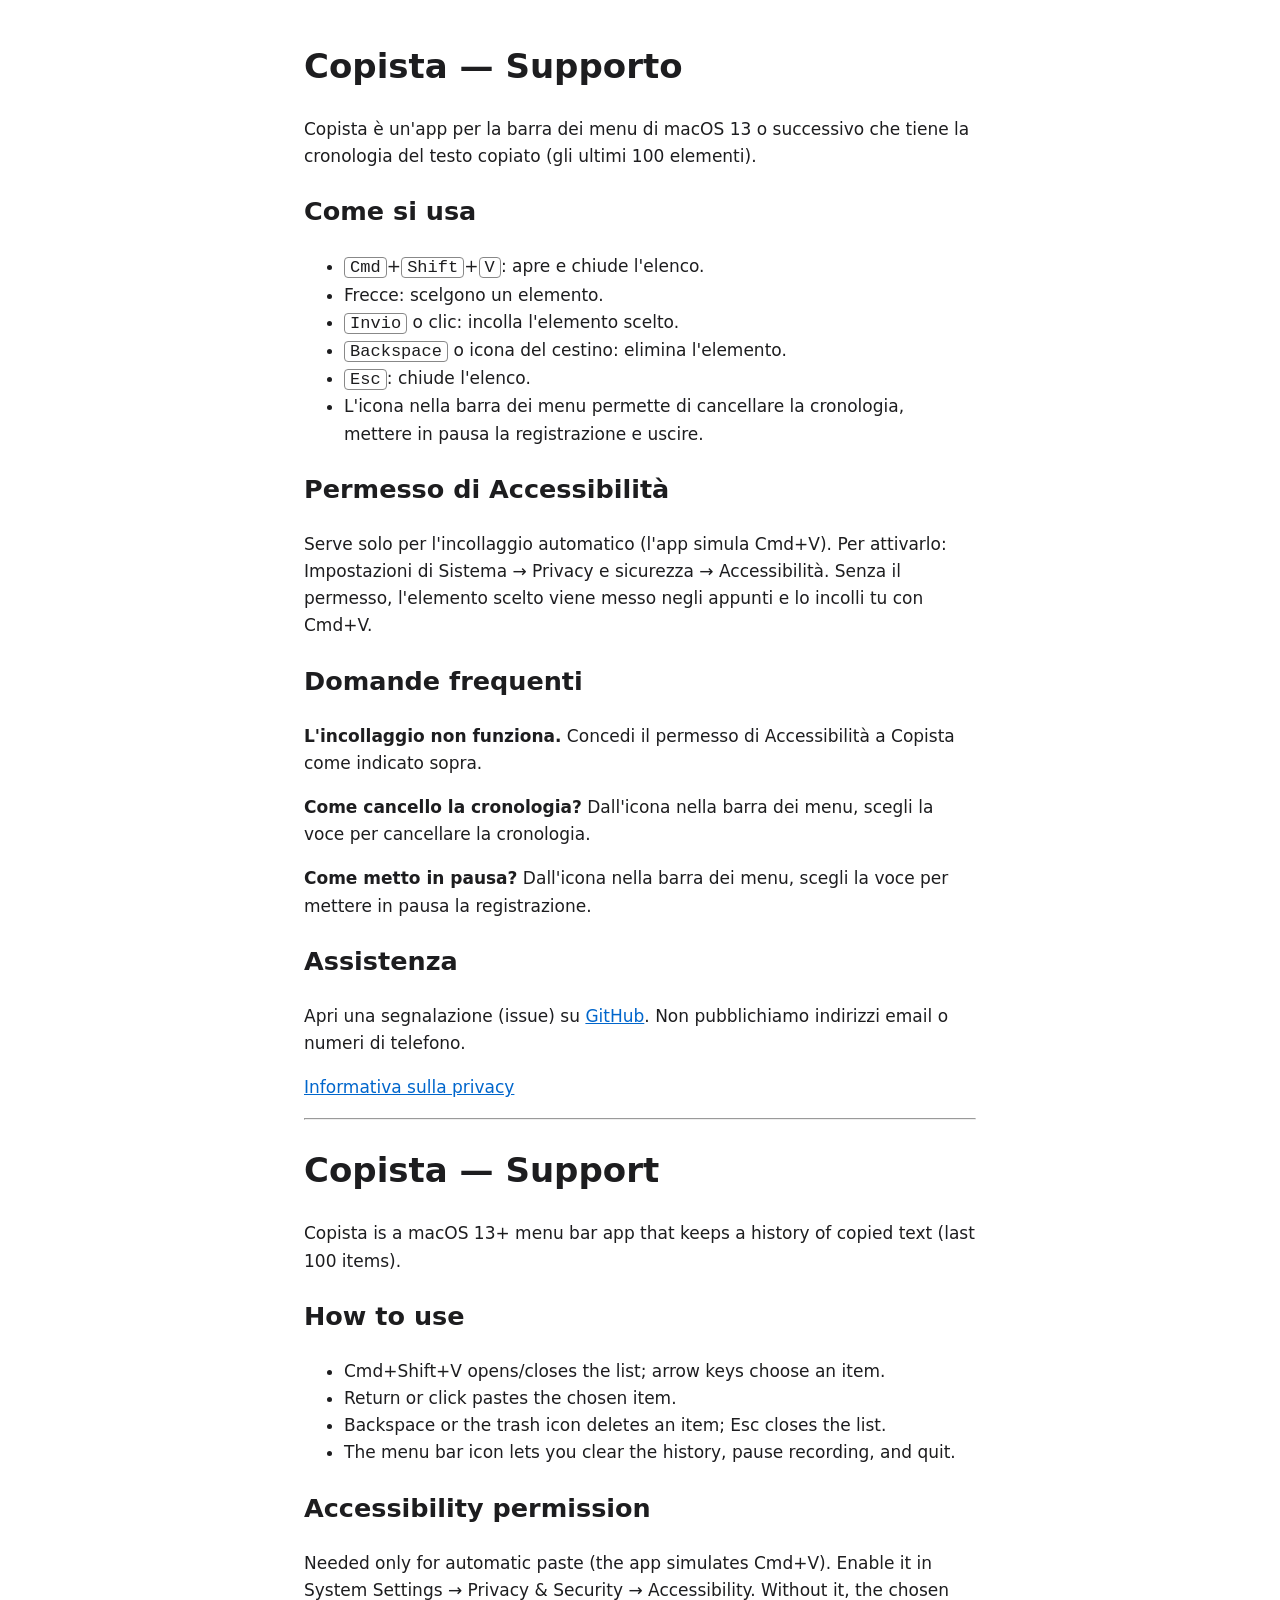
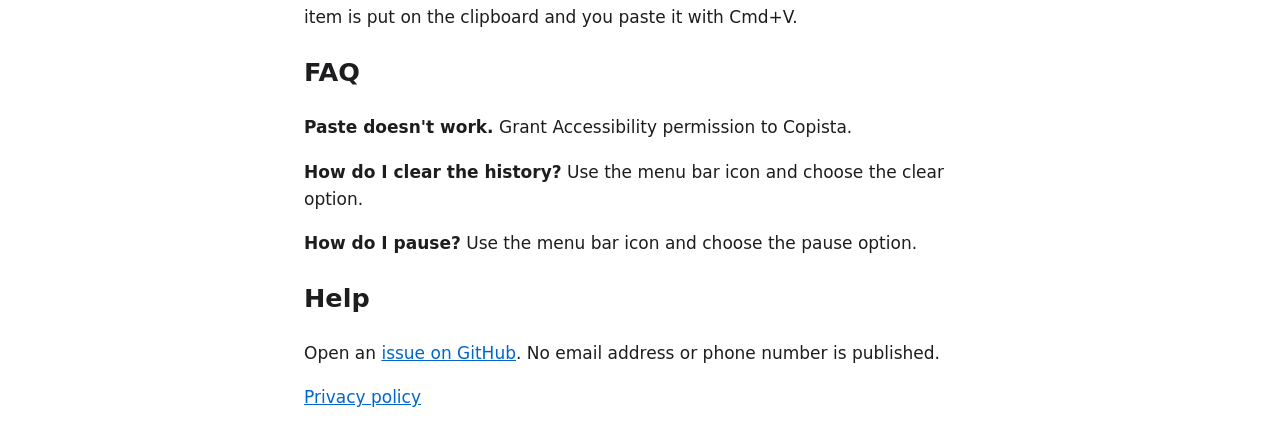
==== index.html @ 1095b619 "Sito di supporto e privacy di Copista Co-Authored-By: Claude Fable 5.2 <noreply@anthropic.com>" ====
<!doctype html>
<html lang="it"><head><meta charset="utf-8"><meta name="viewport" content="width=device-width,initial-scale=1">
<title>Copista — Supporto</title>
<style>:root{color-scheme:light dark}body{font:17px/1.6 -apple-system,system-ui,sans-serif;max-width:42rem;margin:0 auto;padding:1rem;background:#fff;color:#1d1d1f}a{color:#0066cc}kbd{border:1px solid #888;border-radius:4px;padding:0 .3em}@media(prefers-color-scheme:dark){body{background:#1c1c1e;color:#f2f2f7}a{color:#6cb6ff}}</style></head><body>
<h1>Copista — Supporto</h1>
<p>Copista è un'app per la barra dei menu di macOS 13 o successivo che tiene la cronologia del testo copiato (gli ultimi 100 elementi).</p>
<h2>Come si usa</h2>
<ul>
<li><kbd>Cmd</kbd>+<kbd>Shift</kbd>+<kbd>V</kbd>: apre e chiude l'elenco.</li>
<li>Frecce: scelgono un elemento.</li>
<li><kbd>Invio</kbd> o clic: incolla l'elemento scelto.</li>
<li><kbd>Backspace</kbd> o icona del cestino: elimina l'elemento.</li>
<li><kbd>Esc</kbd>: chiude l'elenco.</li>
<li>L'icona nella barra dei menu permette di cancellare la cronologia, mettere in pausa la registrazione e uscire.</li>
</ul>
<h2>Permesso di Accessibilità</h2>
<p>Serve solo per l'incollaggio automatico (l'app simula Cmd+V). Per attivarlo: Impostazioni di Sistema → Privacy e sicurezza → Accessibilità. Senza il permesso, l'elemento scelto viene messo negli appunti e lo incolli tu con Cmd+V.</p>
<h2>Domande frequenti</h2>
<p><b>L'incollaggio non funziona.</b> Concedi il permesso di Accessibilità a Copista come indicato sopra.</p>
<p><b>Come cancello la cronologia?</b> Dall'icona nella barra dei menu, scegli la voce per cancellare la cronologia.</p>
<p><b>Come metto in pausa?</b> Dall'icona nella barra dei menu, scegli la voce per mettere in pausa la registrazione.</p>
<h2>Assistenza</h2>
<p>Apri una segnalazione (issue) su <a href="https://github.com/camillobucciarelli/copista-site/issues">GitHub</a>. Non pubblichiamo indirizzi email o numeri di telefono.</p>
<p><a href="privacy.html">Informativa sulla privacy</a></p>
<hr>
<h1 lang="en">Copista — Support</h1>
<div lang="en">
<p>Copista is a macOS 13+ menu bar app that keeps a history of copied text (last 100 items).</p>
<h2>How to use</h2>
<ul>
<li>Cmd+Shift+V opens/closes the list; arrow keys choose an item.</li>
<li>Return or click pastes the chosen item.</li>
<li>Backspace or the trash icon deletes an item; Esc closes the list.</li>
<li>The menu bar icon lets you clear the history, pause recording, and quit.</li>
</ul>
<h2>Accessibility permission</h2>
<p>Needed only for automatic paste (the app simulates Cmd+V). Enable it in System Settings → Privacy &amp; Security → Accessibility. Without it, the chosen item is put on the clipboard and you paste it with Cmd+V.</p>
<h2>FAQ</h2>
<p><b>Paste doesn't work.</b> Grant Accessibility permission to Copista.</p>
<p><b>How do I clear the history?</b> Use the menu bar icon and choose the clear option.</p>
<p><b>How do I pause?</b> Use the menu bar icon and choose the pause option.</p>
<h2>Help</h2>
<p>Open an <a href="https://github.com/camillobucciarelli/copista-site/issues">issue on GitHub</a>. No email address or phone number is published.</p>
<p><a href="privacy.html">Privacy policy</a></p>
</div>
</body></html>
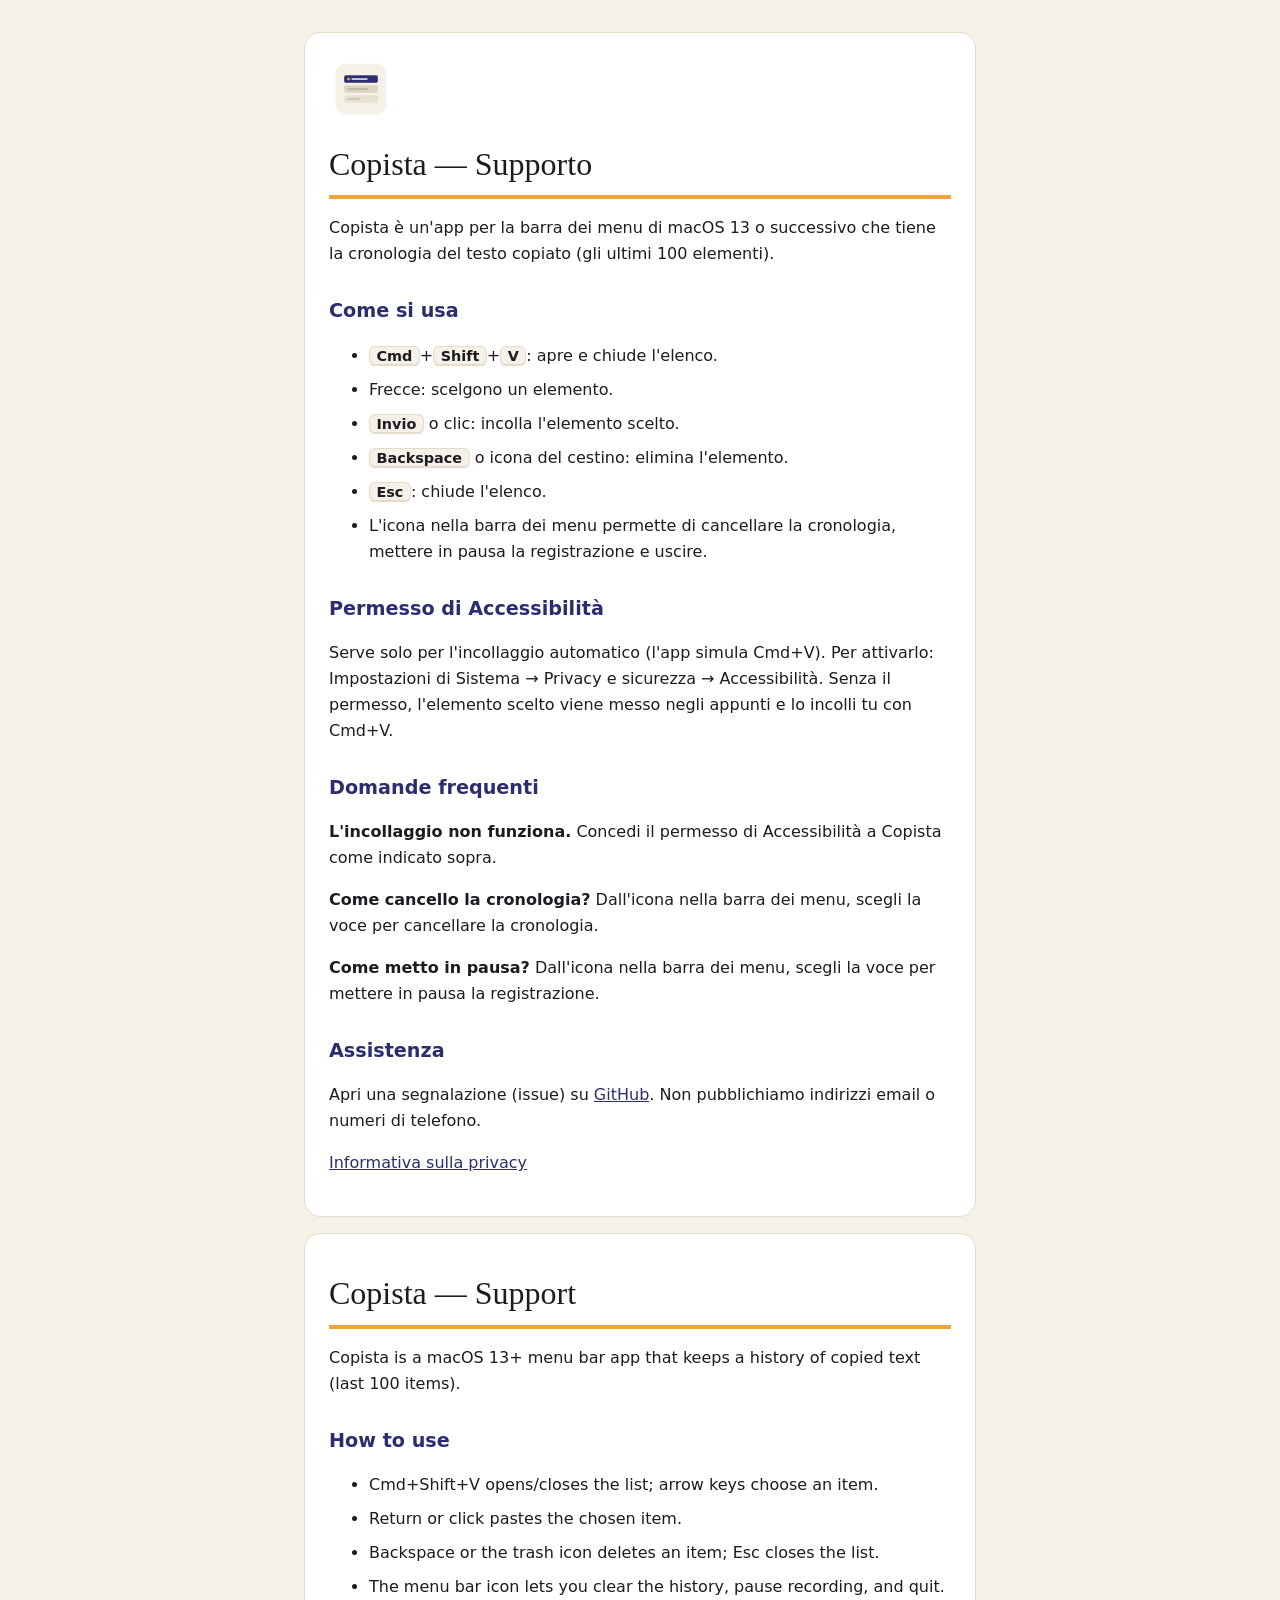
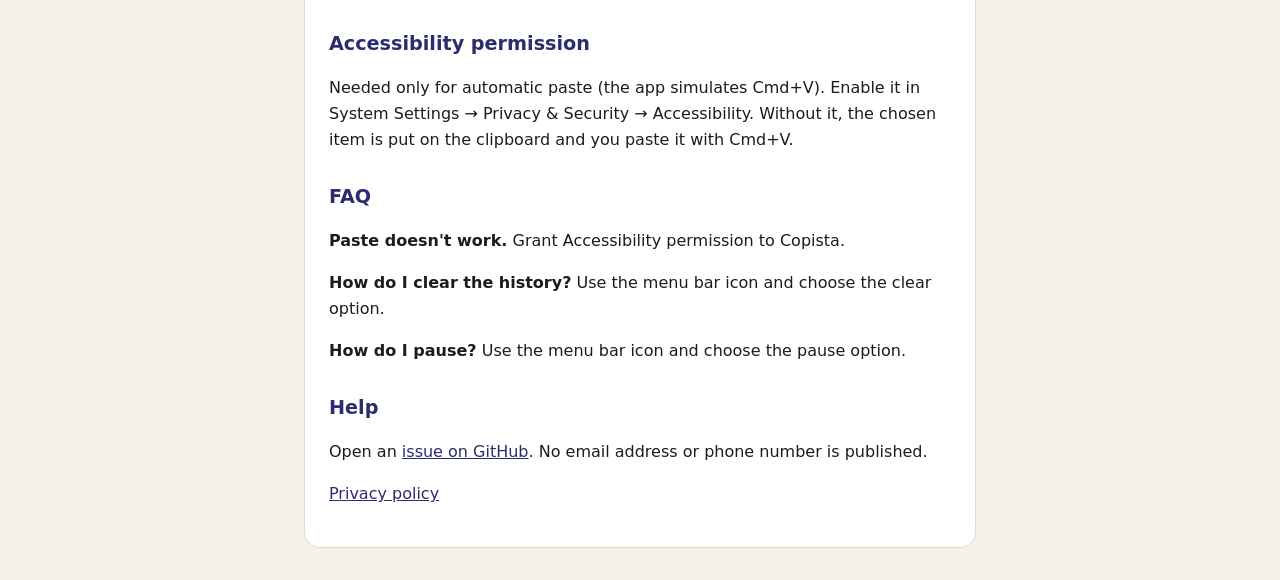
==== commit 4636c58e: "Stile coerente con Postino Co-Authored-By: Claude Fable 5.2 <noreply@anthropic.com>" ====
--- a/index.html
+++ b/index.html
@@ -1,7 +1,24 @@
 <!doctype html>
 <html lang="it"><head><meta charset="utf-8"><meta name="viewport" content="width=device-width,initial-scale=1">
 <title>Copista — Supporto</title>
-<style>:root{color-scheme:light dark}body{font:17px/1.6 -apple-system,system-ui,sans-serif;max-width:42rem;margin:0 auto;padding:1rem;background:#fff;color:#1d1d1f}a{color:#0066cc}kbd{border:1px solid #888;border-radius:4px;padding:0 .3em}@media(prefers-color-scheme:dark){body{background:#1c1c1e;color:#f2f2f7}a{color:#6cb6ff}}</style></head><body>
+<link rel="icon" type="image/png" href="icon.png">
+<style>
+  /* Stile ispirato a Postino (docs/download): sfondo caldo, scheda rialzata, filetto colorato sotto il titolo; colori dall'icona di Copista. */
+  :root{color-scheme:light dark;--sfondo:#F6F1E7;--superficie:#FFFFFF;--testo:#1C1B22;--attenuato:#5E5A66;--primario:#2B2D6E;--bordo:#E4DCCB;--accento:#F2A33A;--focus:#B0500A;--tasto:#F6F1E7}
+  @media(prefers-color-scheme:dark){:root{--sfondo:#131318;--superficie:#202026;--testo:#F6F1E7;--attenuato:#A9A4B5;--primario:#AEB0F2;--bordo:#2E2E38;--accento:#F2A33A;--focus:#F2A65E;--tasto:#2B2D3A}}
+  body{margin:0 auto;padding:1rem;max-width:42rem;background:var(--sfondo);color:var(--testo);font:1rem/1.625 ui-rounded,"SF Pro Rounded",Figtree,system-ui,-apple-system,"Segoe UI",Roboto,sans-serif}
+  main{background:var(--superficie);border:1px solid var(--bordo);border-radius:1rem;padding:1rem 1.5rem 1.5rem;margin:1rem 0}
+  h1{font:400 2rem/1.2 "New York",Georgia,serif;margin:1.5rem 0 .75rem;padding-bottom:.75rem;border-bottom:.25rem solid var(--accento);overflow-wrap:anywhere}
+  h2{font-size:1.2rem;margin:1.75rem 0 .5rem;color:var(--primario)}
+  .logo{display:block;border-radius:22%;margin-top:.5rem}
+  a{color:var(--primario);text-decoration:underline;overflow-wrap:anywhere}
+  a:focus-visible{outline:.2em solid var(--focus);outline-offset:.2em}
+  li{margin-bottom:.5rem}
+  kbd{font:inherit;font-size:.9em;font-weight:600;background:var(--tasto);border:1px solid var(--bordo);border-bottom-width:2px;border-radius:.4rem;padding:.05em .45em}
+  hr{border:0;border-top:1px solid var(--bordo);margin:2rem 0 0}
+</style></head><body>
+<main>
+<img class="logo" src="icon.png" width="64" height="64" alt="">
 <h1>Copista — Supporto</h1>
 <p>Copista è un'app per la barra dei menu di macOS 13 o successivo che tiene la cronologia del testo copiato (gli ultimi 100 elementi).</p>
 <h2>Come si usa</h2>
@@ -22,7 +39,8 @@
 <h2>Assistenza</h2>
 <p>Apri una segnalazione (issue) su <a href="https://github.com/camillobucciarelli/copista-site/issues">GitHub</a>. Non pubblichiamo indirizzi email o numeri di telefono.</p>
 <p><a href="privacy.html">Informativa sulla privacy</a></p>
-<hr>
+</main>
+<main>
 <h1 lang="en">Copista — Support</h1>
 <div lang="en">
 <p>Copista is a macOS 13+ menu bar app that keeps a history of copied text (last 100 items).</p>
@@ -43,4 +61,5 @@
 <p>Open an <a href="https://github.com/camillobucciarelli/copista-site/issues">issue on GitHub</a>. No email address or phone number is published.</p>
 <p><a href="privacy.html">Privacy policy</a></p>
 </div>
+</main>
 </body></html>
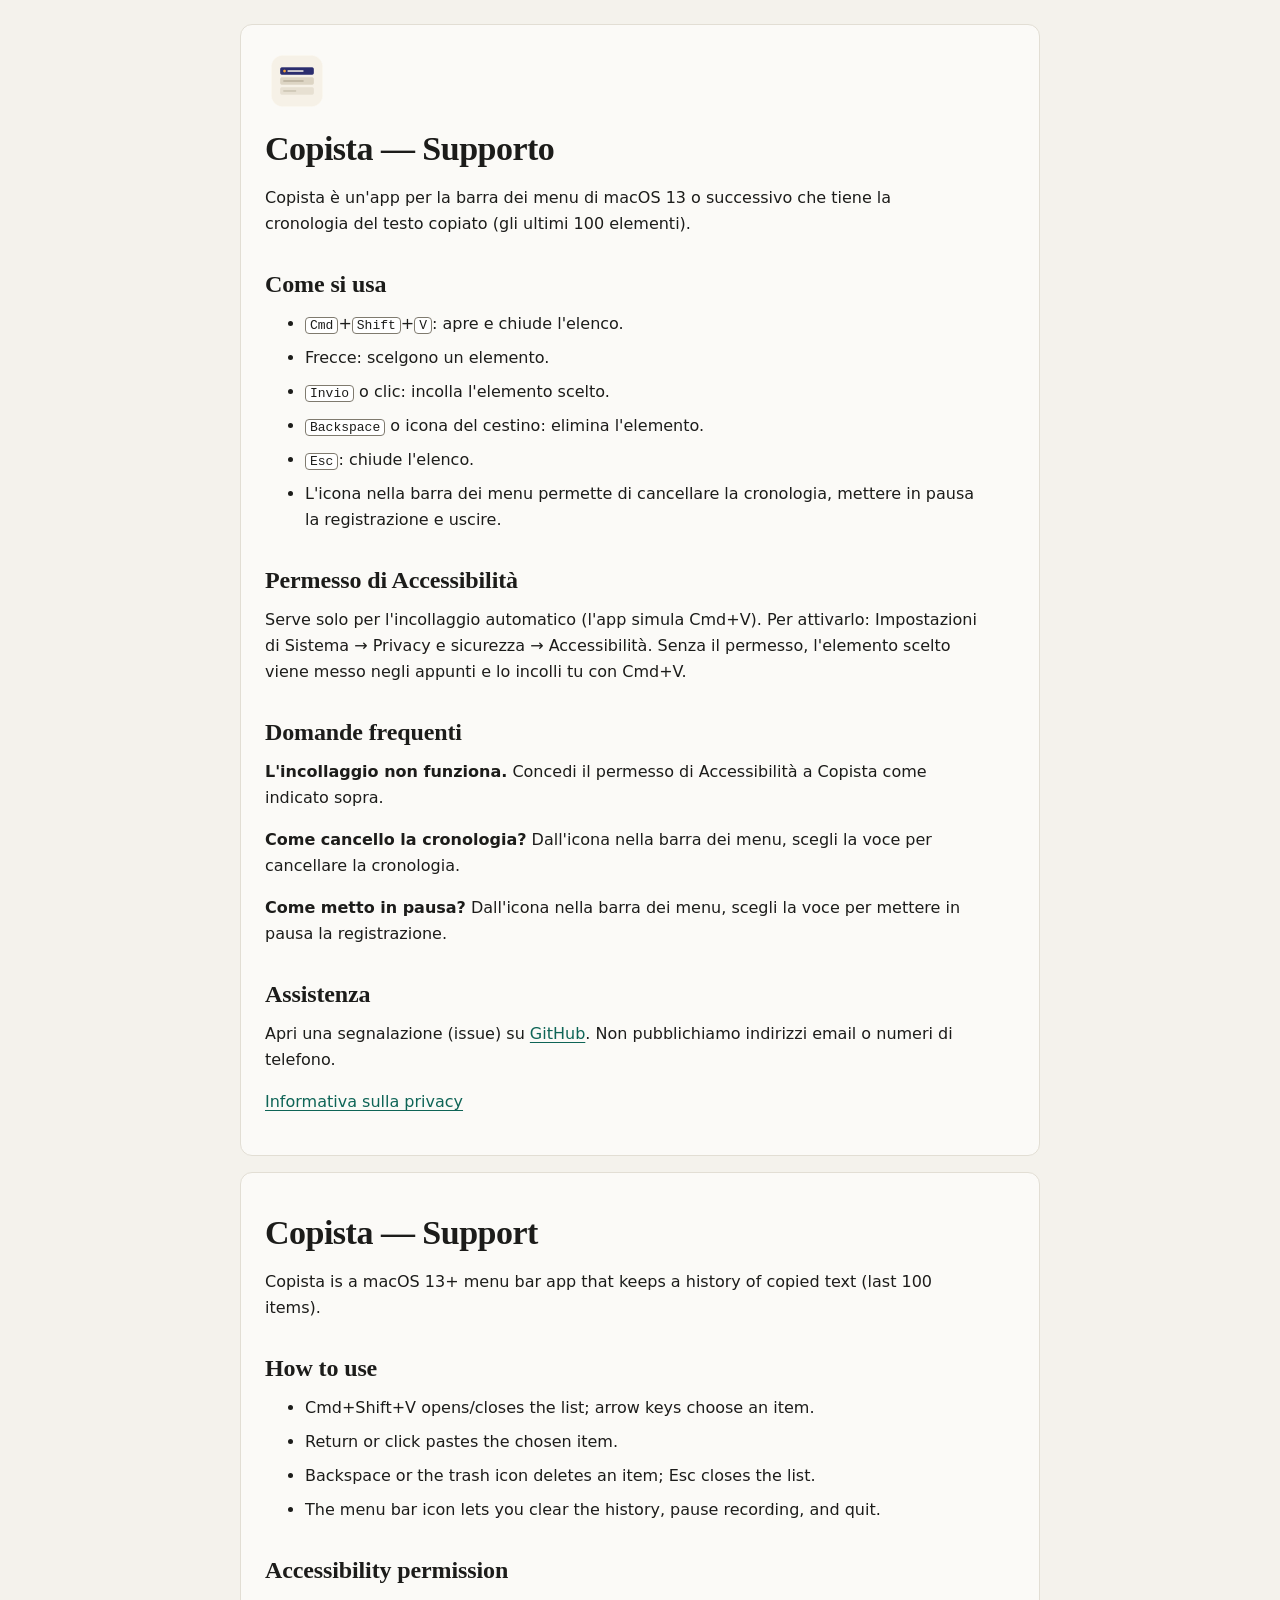
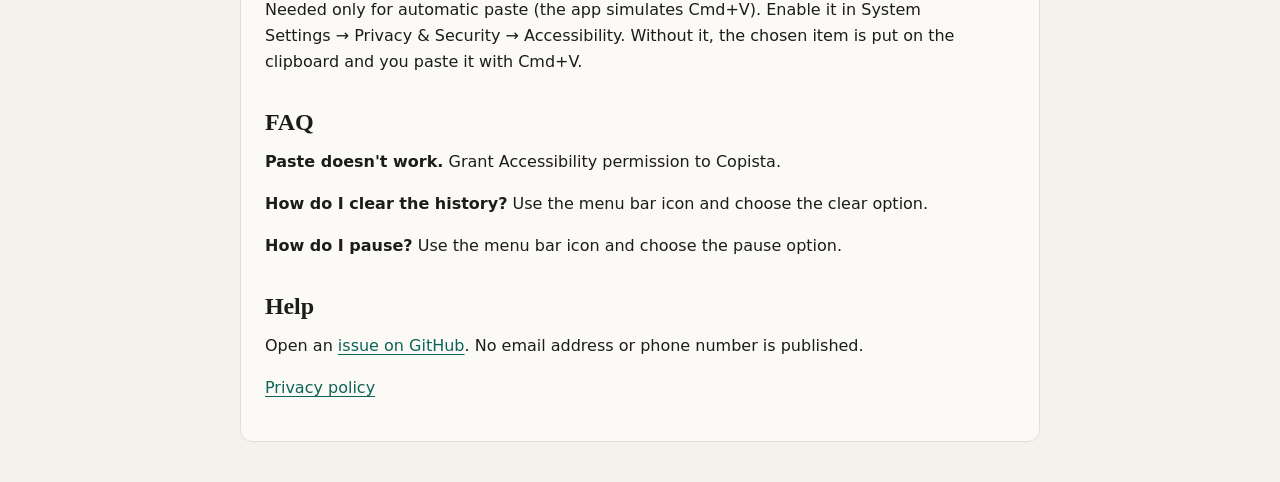
==== commit de0fa90e: "Stile dal design system di Postino Co-Authored-By: Claude Fable 5.2 <noreply@anthropic.com>" ====
--- a/index.html
+++ b/index.html
@@ -2,21 +2,7 @@
 <html lang="it"><head><meta charset="utf-8"><meta name="viewport" content="width=device-width,initial-scale=1">
 <title>Copista — Supporto</title>
 <link rel="icon" type="image/png" href="icon.png">
-<style>
-  /* Stile ispirato a Postino (docs/download): sfondo caldo, scheda rialzata, filetto colorato sotto il titolo; colori dall'icona di Copista. */
-  :root{color-scheme:light dark;--sfondo:#F6F1E7;--superficie:#FFFFFF;--testo:#1C1B22;--attenuato:#5E5A66;--primario:#2B2D6E;--bordo:#E4DCCB;--accento:#F2A33A;--focus:#B0500A;--tasto:#F6F1E7}
-  @media(prefers-color-scheme:dark){:root{--sfondo:#131318;--superficie:#202026;--testo:#F6F1E7;--attenuato:#A9A4B5;--primario:#AEB0F2;--bordo:#2E2E38;--accento:#F2A33A;--focus:#F2A65E;--tasto:#2B2D3A}}
-  body{margin:0 auto;padding:1rem;max-width:42rem;background:var(--sfondo);color:var(--testo);font:1rem/1.625 ui-rounded,"SF Pro Rounded",Figtree,system-ui,-apple-system,"Segoe UI",Roboto,sans-serif}
-  main{background:var(--superficie);border:1px solid var(--bordo);border-radius:1rem;padding:1rem 1.5rem 1.5rem;margin:1rem 0}
-  h1{font:400 2rem/1.2 "New York",Georgia,serif;margin:1.5rem 0 .75rem;padding-bottom:.75rem;border-bottom:.25rem solid var(--accento);overflow-wrap:anywhere}
-  h2{font-size:1.2rem;margin:1.75rem 0 .5rem;color:var(--primario)}
-  .logo{display:block;border-radius:22%;margin-top:.5rem}
-  a{color:var(--primario);text-decoration:underline;overflow-wrap:anywhere}
-  a:focus-visible{outline:.2em solid var(--focus);outline-offset:.2em}
-  li{margin-bottom:.5rem}
-  kbd{font:inherit;font-size:.9em;font-weight:600;background:var(--tasto);border:1px solid var(--bordo);border-bottom-width:2px;border-radius:.4rem;padding:.05em .45em}
-  hr{border:0;border-top:1px solid var(--bordo);margin:2rem 0 0}
-</style></head><body>
+<link rel="stylesheet" href="style.css"></head><body>
 <main>
 <img class="logo" src="icon.png" width="64" height="64" alt="">
 <h1>Copista — Supporto</h1>
--- a/style.css
+++ b/style.css
@@ -0,0 +1,36 @@
+@font-face{font-family:"Newsreader";font-style:normal;font-weight:200 800;font-display:swap;src:url(fonts/newsreader-latin-ext.woff2) format("woff2");unicode-range:U+0100-02BA,U+02BD-02C5,U+02C7-02CC,U+02CE-02D7,U+02DD-02FF,U+0304,U+0308,U+0329,U+1D00-1DBF,U+1E00-1E9F,U+1EF2-1EFF,U+2020,U+20A0-20AB,U+20AD-20C4,U+2113,U+2C60-2C7F,U+A720-A7FF}
+@font-face{font-family:"Newsreader";font-style:normal;font-weight:200 800;font-display:swap;src:url(fonts/newsreader-latin.woff2) format("woff2");unicode-range:U+0000-00FF,U+0131,U+0152-0153,U+02BB-02BC,U+02C6,U+02DA,U+02DC,U+0304,U+0308,U+0329,U+2000-206F,U+20AC,U+2122,U+2191,U+2193,U+2212,U+2215,U+FEFF,U+FFFD}
+@font-face{font-family:"Instrument Sans";font-style:normal;font-weight:400 700;font-display:swap;src:url(fonts/instrument-sans-latin-ext.woff2) format("woff2");unicode-range:U+0100-02BA,U+02BD-02C5,U+02C7-02CC,U+02CE-02D7,U+02DD-02FF,U+0304,U+0308,U+0329,U+1D00-1DBF,U+1E00-1E9F,U+1EF2-1EFF,U+2020,U+20A0-20AB,U+20AD-20C4,U+2113,U+2C60-2C7F,U+A720-A7FF}
+@font-face{font-family:"Instrument Sans";font-style:normal;font-weight:400 700;font-display:swap;src:url(fonts/instrument-sans-latin.woff2) format("woff2");unicode-range:U+0000-00FF,U+0131,U+0152-0153,U+02BB-02BC,U+02C6,U+02DA,U+02DC,U+0304,U+0308,U+0329,U+2000-206F,U+20AC,U+2122,U+2191,U+2193,U+2212,U+2215,U+FEFF,U+FFFD}
+@font-face{font-family:"IBM Plex Mono";font-style:normal;font-weight:400;font-display:swap;src:url(fonts/ibm-plex-mono-latin-ext.woff2) format("woff2");unicode-range:U+0100-02BA,U+02BD-02C5,U+02C7-02CC,U+02CE-02D7,U+02DD-02FF,U+0304,U+0308,U+0329,U+1D00-1DBF,U+1E00-1E9F,U+1EF2-1EFF,U+2020,U+20A0-20AB,U+20AD-20C4,U+2113,U+2C60-2C7F,U+A720-A7FF}
+@font-face{font-family:"IBM Plex Mono";font-style:normal;font-weight:400;font-display:swap;src:url(fonts/ibm-plex-mono-latin.woff2) format("woff2");unicode-range:U+0000-00FF,U+0131,U+0152-0153,U+02BB-02BC,U+02C6,U+02DA,U+02DC,U+0304,U+0308,U+0329,U+2000-206F,U+20AC,U+2122,U+2191,U+2193,U+2212,U+2215,U+FEFF,U+FFFD}
+/* Token del design system Postino, valori risolti. Livello semantico, tema chiaro. */
+:root{color-scheme:light dark;
+--surface-ground:#f4f2ec;--surface:#fbfaf7;--surface-raised:#ffffff;
+--ink:#1c1c1a;--ink-muted:#625e55;--ink-subtle:#67635a;
+--brand:#0e6456;--on-brand:#ffffff;
+--border-subtle:#e2ded4;--border-strong:#7f7a6e;--focus-ring:#b0500a;
+--font-serif:"Newsreader",Georgia,"Times New Roman",serif;
+--font-sans:"Instrument Sans",system-ui,-apple-system,"Segoe UI",Roboto,sans-serif;
+--font-mono:"IBM Plex Mono",ui-monospace,Menlo,monospace;
+--space-1:4px;--space-2:8px;--space-3:12px;--space-4:16px;--space-6:24px;--space-8:32px;
+--radius-xs:4px;--radius-md:12px}
+@media(prefers-color-scheme:dark){:root{
+--surface-ground:#131312;--surface:#1c1c1a;--surface-raised:#242422;
+--ink:#f4f2ec;--ink-muted:#a6a093;--ink-subtle:#a39e93;
+--brand:#79c9b3;--on-brand:#0b231e;
+--border-subtle:#2d2c29;--border-strong:#7f7a6e;--focus-ring:#f2a65e}}
+*{box-sizing:border-box}
+body{margin:0;padding:var(--space-4);background:var(--surface-ground);color:var(--ink);font:400 16px/26px var(--font-sans)}
+@media(min-width:600px){body{padding:var(--space-6)}}
+main{max-width:800px;margin:0 auto var(--space-4);padding:var(--space-4);background:var(--surface);border:1px solid var(--border-subtle);border-radius:var(--radius-md)}
+@media(min-width:600px){main{padding:var(--space-6)}}
+p,ul{max-width:70ch;margin:0 0 var(--space-4)}
+li{margin-bottom:var(--space-2)}
+h1,h2{font-family:var(--font-serif);color:var(--ink);overflow-wrap:anywhere}
+h1{font-size:34px;line-height:40px;font-weight:600;letter-spacing:-.015em;margin:var(--space-4) 0 var(--space-4)}
+h2{font-size:24px;line-height:30px;font-weight:600;letter-spacing:-.005em;margin:var(--space-8) 0 var(--space-3)}
+.logo{display:block;border-radius:var(--radius-md)}
+a{color:var(--brand);text-decoration:underline;text-underline-offset:.2em;overflow-wrap:anywhere}
+a:focus-visible{outline:2px solid var(--focus-ring);outline-offset:2px;border-radius:var(--radius-xs)}
+kbd{font:400 13px/20px var(--font-mono);background:var(--surface-raised);color:var(--ink);border:1px solid var(--border-strong);border-radius:var(--radius-xs);padding:0 var(--space-1);white-space:nowrap}
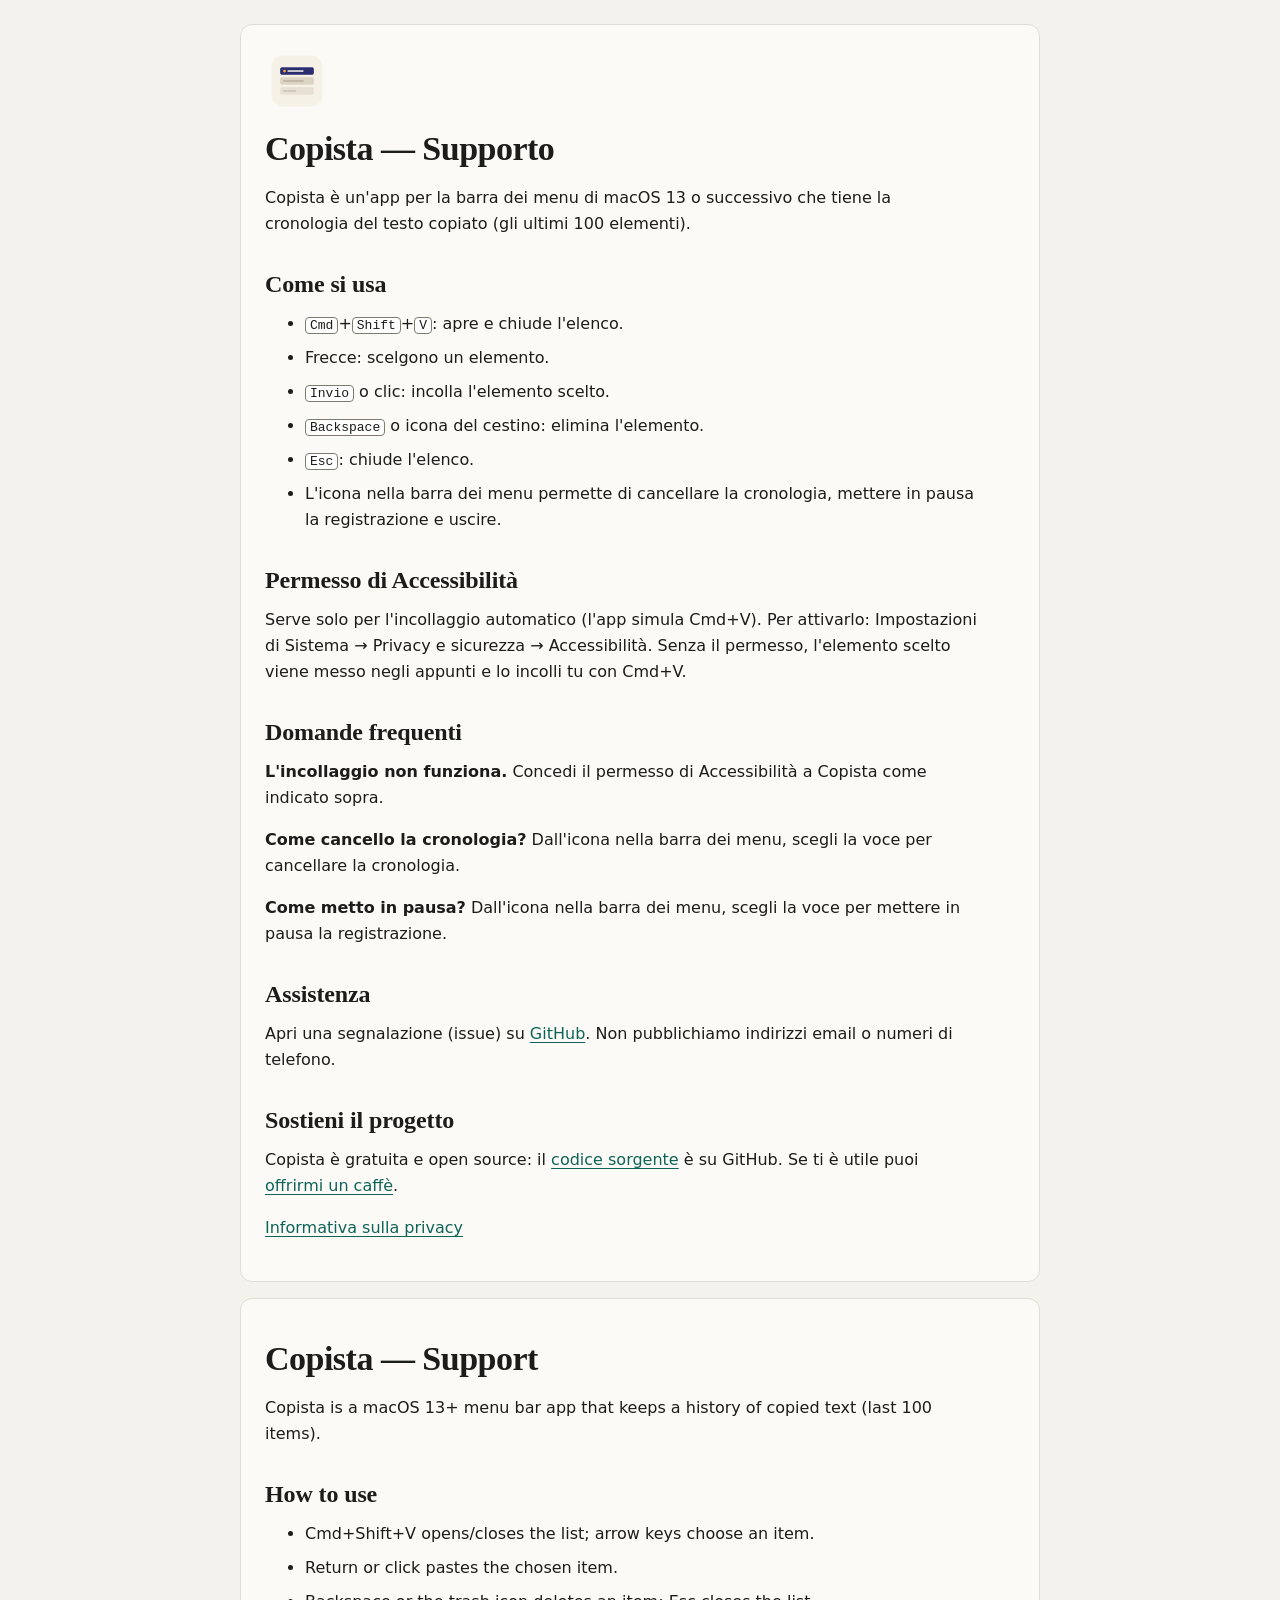
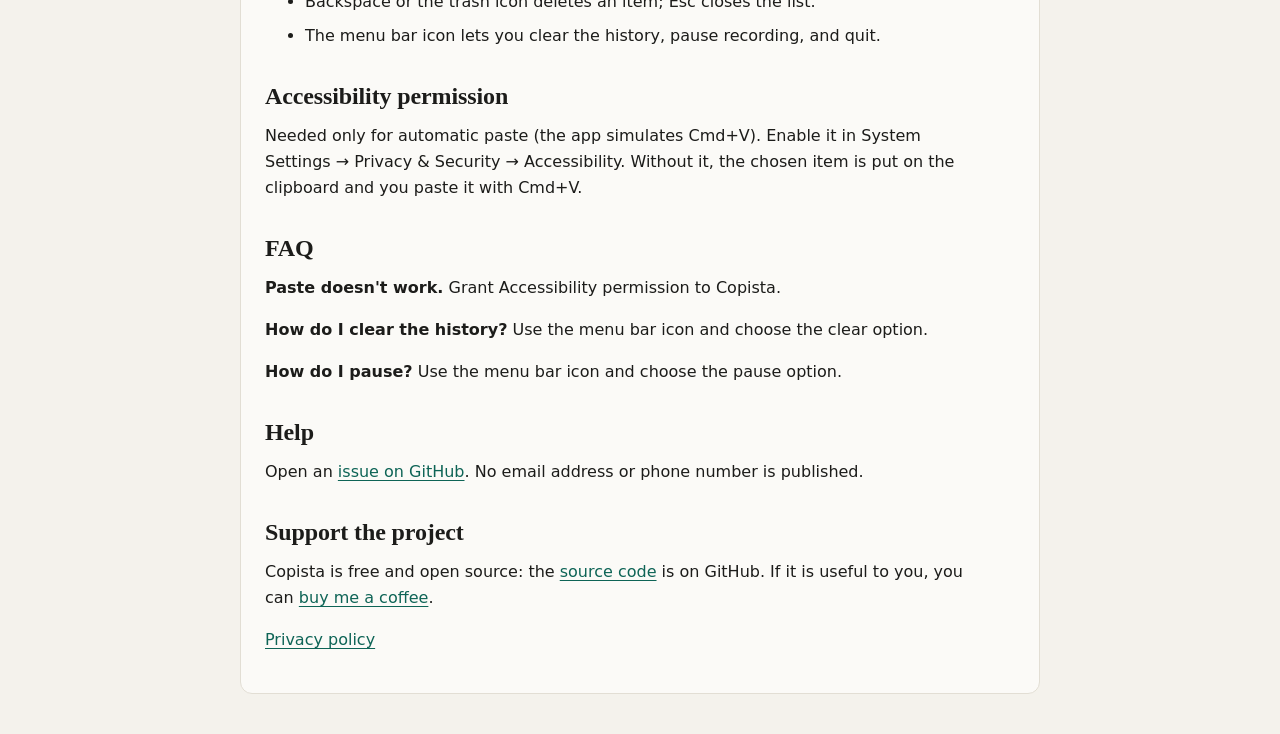
==== commit 22bfbd44: "Aggiunge link per sostenere il progetto e al codice sorgente Co-Authored-By: Claude Fable 5.2 <norep" ====
--- a/index.html
+++ b/index.html
@@ -24,6 +24,8 @@
 <p><b>Come metto in pausa?</b> Dall'icona nella barra dei menu, scegli la voce per mettere in pausa la registrazione.</p>
 <h2>Assistenza</h2>
 <p>Apri una segnalazione (issue) su <a href="https://github.com/camillobucciarelli/copista-site/issues">GitHub</a>. Non pubblichiamo indirizzi email o numeri di telefono.</p>
+<h2>Sostieni il progetto</h2>
+<p>Copista è gratuita e open source: il <a href="https://github.com/camillobucciarelli/copista" rel="noopener">codice sorgente</a> è su GitHub. Se ti è utile puoi <a href="https://buymeacoffee.com/camillobucciarelli" rel="noopener">offrirmi un caffè</a>.</p>
 <p><a href="privacy.html">Informativa sulla privacy</a></p>
 </main>
 <main>
@@ -45,6 +47,8 @@
 <p><b>How do I pause?</b> Use the menu bar icon and choose the pause option.</p>
 <h2>Help</h2>
 <p>Open an <a href="https://github.com/camillobucciarelli/copista-site/issues">issue on GitHub</a>. No email address or phone number is published.</p>
+<h2>Support the project</h2>
+<p>Copista is free and open source: the <a href="https://github.com/camillobucciarelli/copista" rel="noopener">source code</a> is on GitHub. If it is useful to you, you can <a href="https://buymeacoffee.com/camillobucciarelli" rel="noopener">buy me a coffee</a>.</p>
 <p><a href="privacy.html">Privacy policy</a></p>
 </div>
 </main>
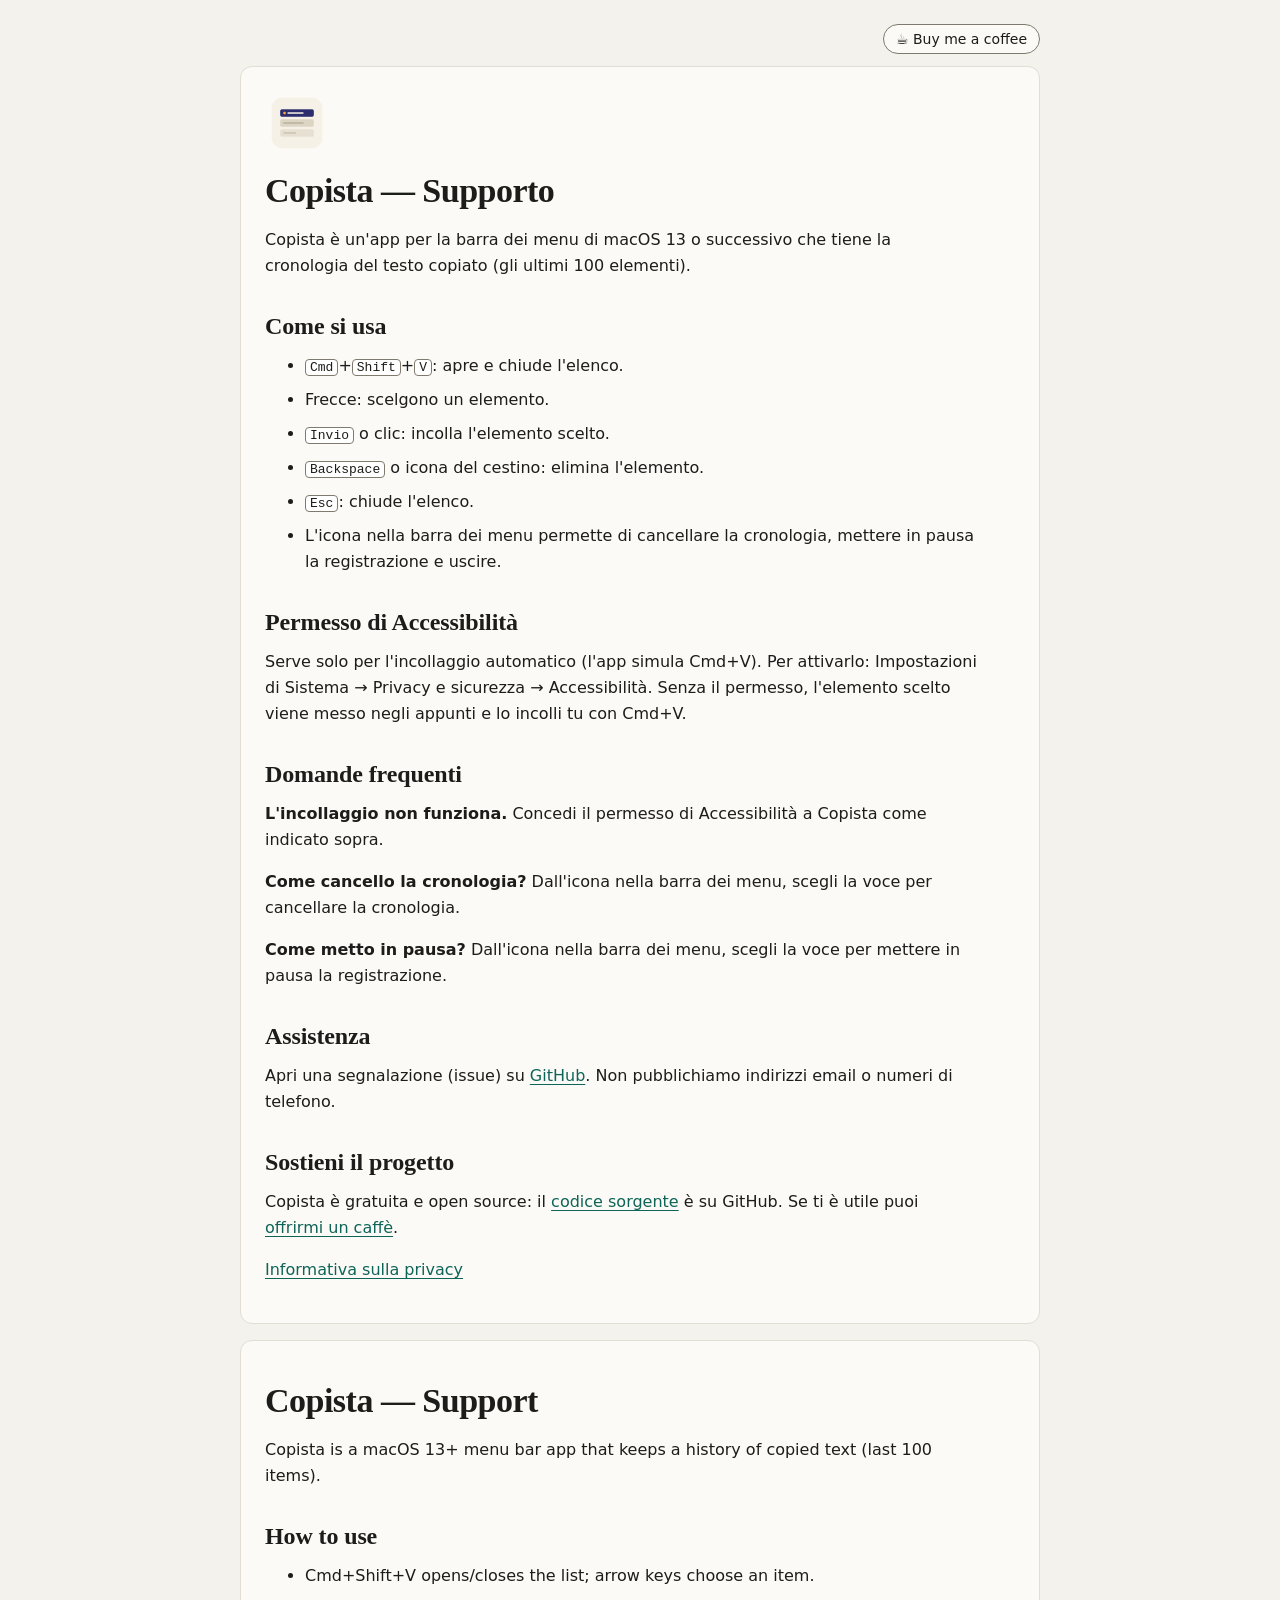
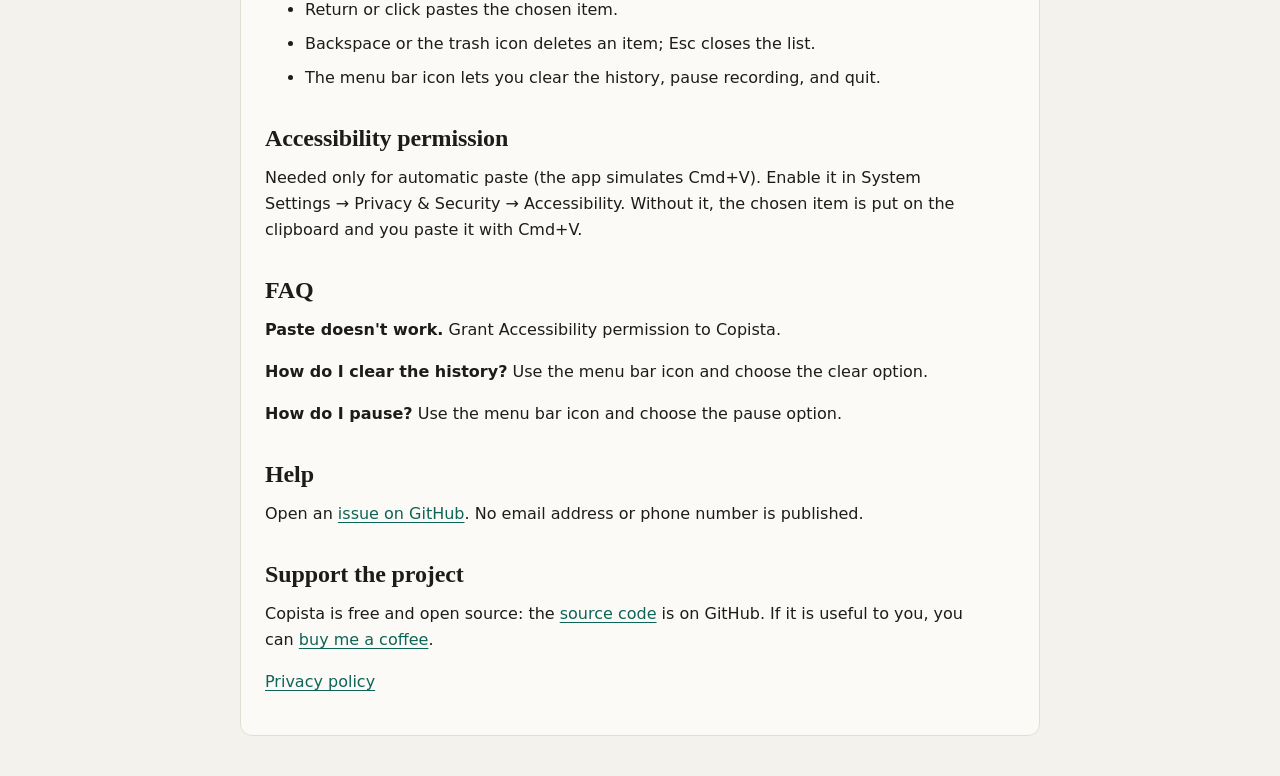
==== commit 69fe2139: "Pulsante Buy me a coffee in alto a destra nell'intestazione Co-Authored-By: Claude Fable 5.2 <norepl" ====
--- a/index.html
+++ b/index.html
@@ -3,6 +3,7 @@
 <title>Copista — Supporto</title>
 <link rel="icon" type="image/png" href="icon.png">
 <link rel="stylesheet" href="style.css"></head><body>
+<header class="topbar"><a class="sponsor" href="https://buymeacoffee.com/camillobucciarelli" rel="noopener"><span aria-hidden="true">☕</span> Buy me a coffee</a></header>
 <main>
 <img class="logo" src="icon.png" width="64" height="64" alt="">
 <h1>Copista — Supporto</h1>
--- a/style.css
+++ b/style.css
@@ -34,3 +34,7 @@
 a{color:var(--brand);text-decoration:underline;text-underline-offset:.2em;overflow-wrap:anywhere}
 a:focus-visible{outline:2px solid var(--focus-ring);outline-offset:2px;border-radius:var(--radius-xs)}
 kbd{font:400 13px/20px var(--font-mono);background:var(--surface-raised);color:var(--ink);border:1px solid var(--border-strong);border-radius:var(--radius-xs);padding:0 var(--space-1);white-space:nowrap}
+.topbar{max-width:800px;margin:0 auto var(--space-3);display:flex;justify-content:flex-end}
+.sponsor{font:500 14px/20px var(--font-sans);color:var(--ink);text-decoration:none;white-space:nowrap;padding:var(--space-1) var(--space-3);border:1px solid var(--border-strong);border-radius:999px;background:var(--surface)}
+.sponsor:hover,.sponsor:focus-visible{color:var(--brand);border-color:var(--brand)}
+.sponsor:focus-visible{outline:2px solid var(--focus-ring);outline-offset:2px;border-radius:999px}
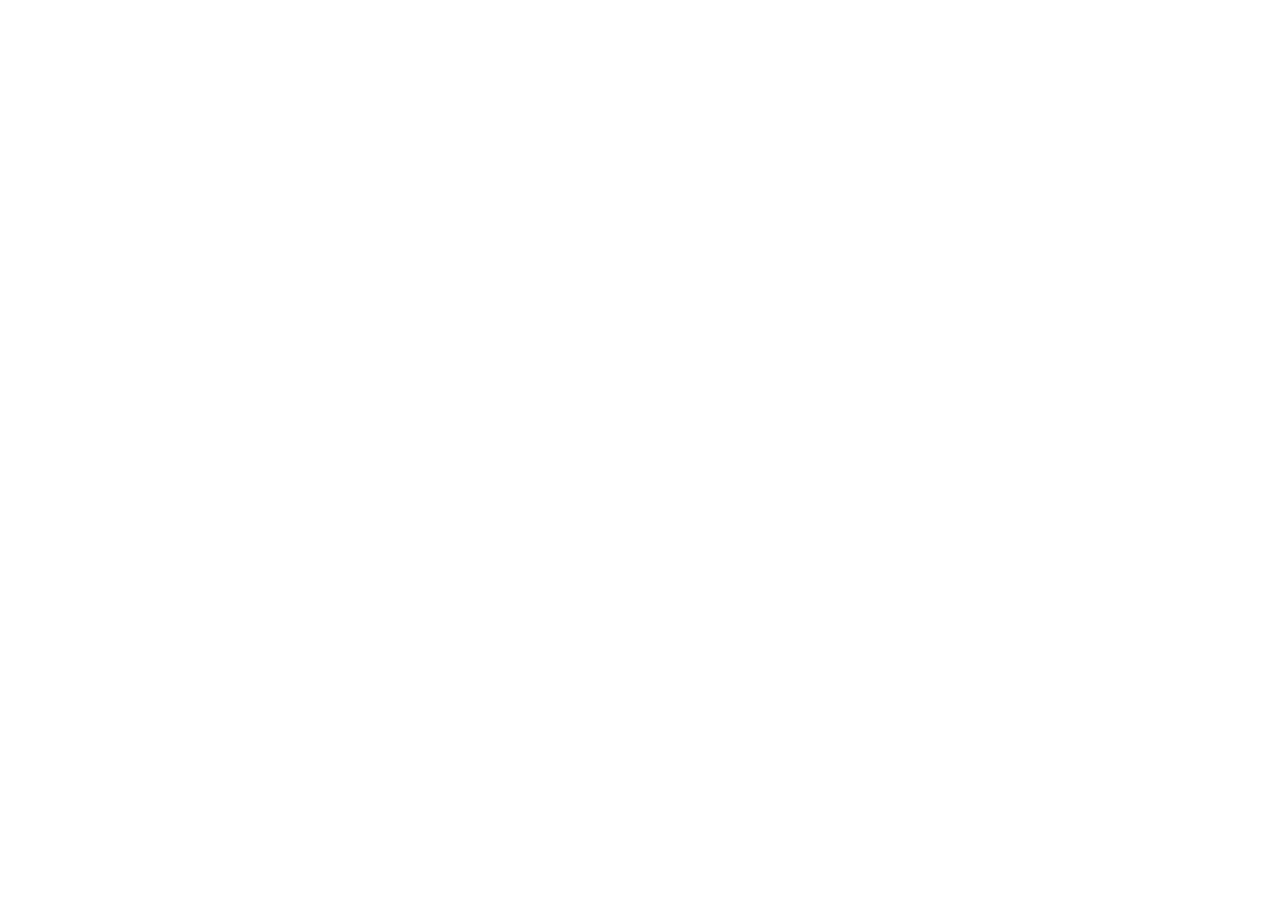
==== commit 6b9ad438: "Reindirizza le pagine a copista.camillobucciarelli.dev Il sito è ora in un bucket Cloudflare R2; i s" ====
--- a/index.html
+++ b/index.html
@@ -1,56 +1,7 @@
 <!doctype html>
 <html lang="it"><head><meta charset="utf-8"><meta name="viewport" content="width=device-width,initial-scale=1">
 <title>Copista — Supporto</title>
-<link rel="icon" type="image/png" href="icon.png">
-<link rel="stylesheet" href="style.css"></head><body>
-<header class="topbar"><a class="sponsor" href="https://buymeacoffee.com/camillobucciarelli" rel="noopener"><span aria-hidden="true">☕</span> Buy me a coffee</a></header>
-<main>
-<img class="logo" src="icon.png" width="64" height="64" alt="">
-<h1>Copista — Supporto</h1>
-<p>Copista è un'app per la barra dei menu di macOS 13 o successivo che tiene la cronologia del testo copiato (gli ultimi 100 elementi).</p>
-<h2>Come si usa</h2>
-<ul>
-<li><kbd>Cmd</kbd>+<kbd>Shift</kbd>+<kbd>V</kbd>: apre e chiude l'elenco.</li>
-<li>Frecce: scelgono un elemento.</li>
-<li><kbd>Invio</kbd> o clic: incolla l'elemento scelto.</li>
-<li><kbd>Backspace</kbd> o icona del cestino: elimina l'elemento.</li>
-<li><kbd>Esc</kbd>: chiude l'elenco.</li>
-<li>L'icona nella barra dei menu permette di cancellare la cronologia, mettere in pausa la registrazione e uscire.</li>
-</ul>
-<h2>Permesso di Accessibilità</h2>
-<p>Serve solo per l'incollaggio automatico (l'app simula Cmd+V). Per attivarlo: Impostazioni di Sistema → Privacy e sicurezza → Accessibilità. Senza il permesso, l'elemento scelto viene messo negli appunti e lo incolli tu con Cmd+V.</p>
-<h2>Domande frequenti</h2>
-<p><b>L'incollaggio non funziona.</b> Concedi il permesso di Accessibilità a Copista come indicato sopra.</p>
-<p><b>Come cancello la cronologia?</b> Dall'icona nella barra dei menu, scegli la voce per cancellare la cronologia.</p>
-<p><b>Come metto in pausa?</b> Dall'icona nella barra dei menu, scegli la voce per mettere in pausa la registrazione.</p>
-<h2>Assistenza</h2>
-<p>Apri una segnalazione (issue) su <a href="https://github.com/camillobucciarelli/copista-site/issues">GitHub</a>. Non pubblichiamo indirizzi email o numeri di telefono.</p>
-<h2>Sostieni il progetto</h2>
-<p>Copista è gratuita e open source: il <a href="https://github.com/camillobucciarelli/copista" rel="noopener">codice sorgente</a> è su GitHub. Se ti è utile puoi <a href="https://buymeacoffee.com/camillobucciarelli" rel="noopener">offrirmi un caffè</a>.</p>
-<p><a href="privacy.html">Informativa sulla privacy</a></p>
-</main>
-<main>
-<h1 lang="en">Copista — Support</h1>
-<div lang="en">
-<p>Copista is a macOS 13+ menu bar app that keeps a history of copied text (last 100 items).</p>
-<h2>How to use</h2>
-<ul>
-<li>Cmd+Shift+V opens/closes the list; arrow keys choose an item.</li>
-<li>Return or click pastes the chosen item.</li>
-<li>Backspace or the trash icon deletes an item; Esc closes the list.</li>
-<li>The menu bar icon lets you clear the history, pause recording, and quit.</li>
-</ul>
-<h2>Accessibility permission</h2>
-<p>Needed only for automatic paste (the app simulates Cmd+V). Enable it in System Settings → Privacy &amp; Security → Accessibility. Without it, the chosen item is put on the clipboard and you paste it with Cmd+V.</p>
-<h2>FAQ</h2>
-<p><b>Paste doesn't work.</b> Grant Accessibility permission to Copista.</p>
-<p><b>How do I clear the history?</b> Use the menu bar icon and choose the clear option.</p>
-<p><b>How do I pause?</b> Use the menu bar icon and choose the pause option.</p>
-<h2>Help</h2>
-<p>Open an <a href="https://github.com/camillobucciarelli/copista-site/issues">issue on GitHub</a>. No email address or phone number is published.</p>
-<h2>Support the project</h2>
-<p>Copista is free and open source: the <a href="https://github.com/camillobucciarelli/copista" rel="noopener">source code</a> is on GitHub. If it is useful to you, you can <a href="https://buymeacoffee.com/camillobucciarelli" rel="noopener">buy me a coffee</a>.</p>
-<p><a href="privacy.html">Privacy policy</a></p>
-</div>
-</main>
+<link rel="canonical" href="https://copista.camillobucciarelli.dev/index.html">
+<meta http-equiv="refresh" content="0; url=https://copista.camillobucciarelli.dev/index.html"></head><body>
+<p>La pagina è ora su / This page moved to <a href="https://copista.camillobucciarelli.dev/index.html">copista.camillobucciarelli.dev/index.html</a>.</p>
 </body></html>
